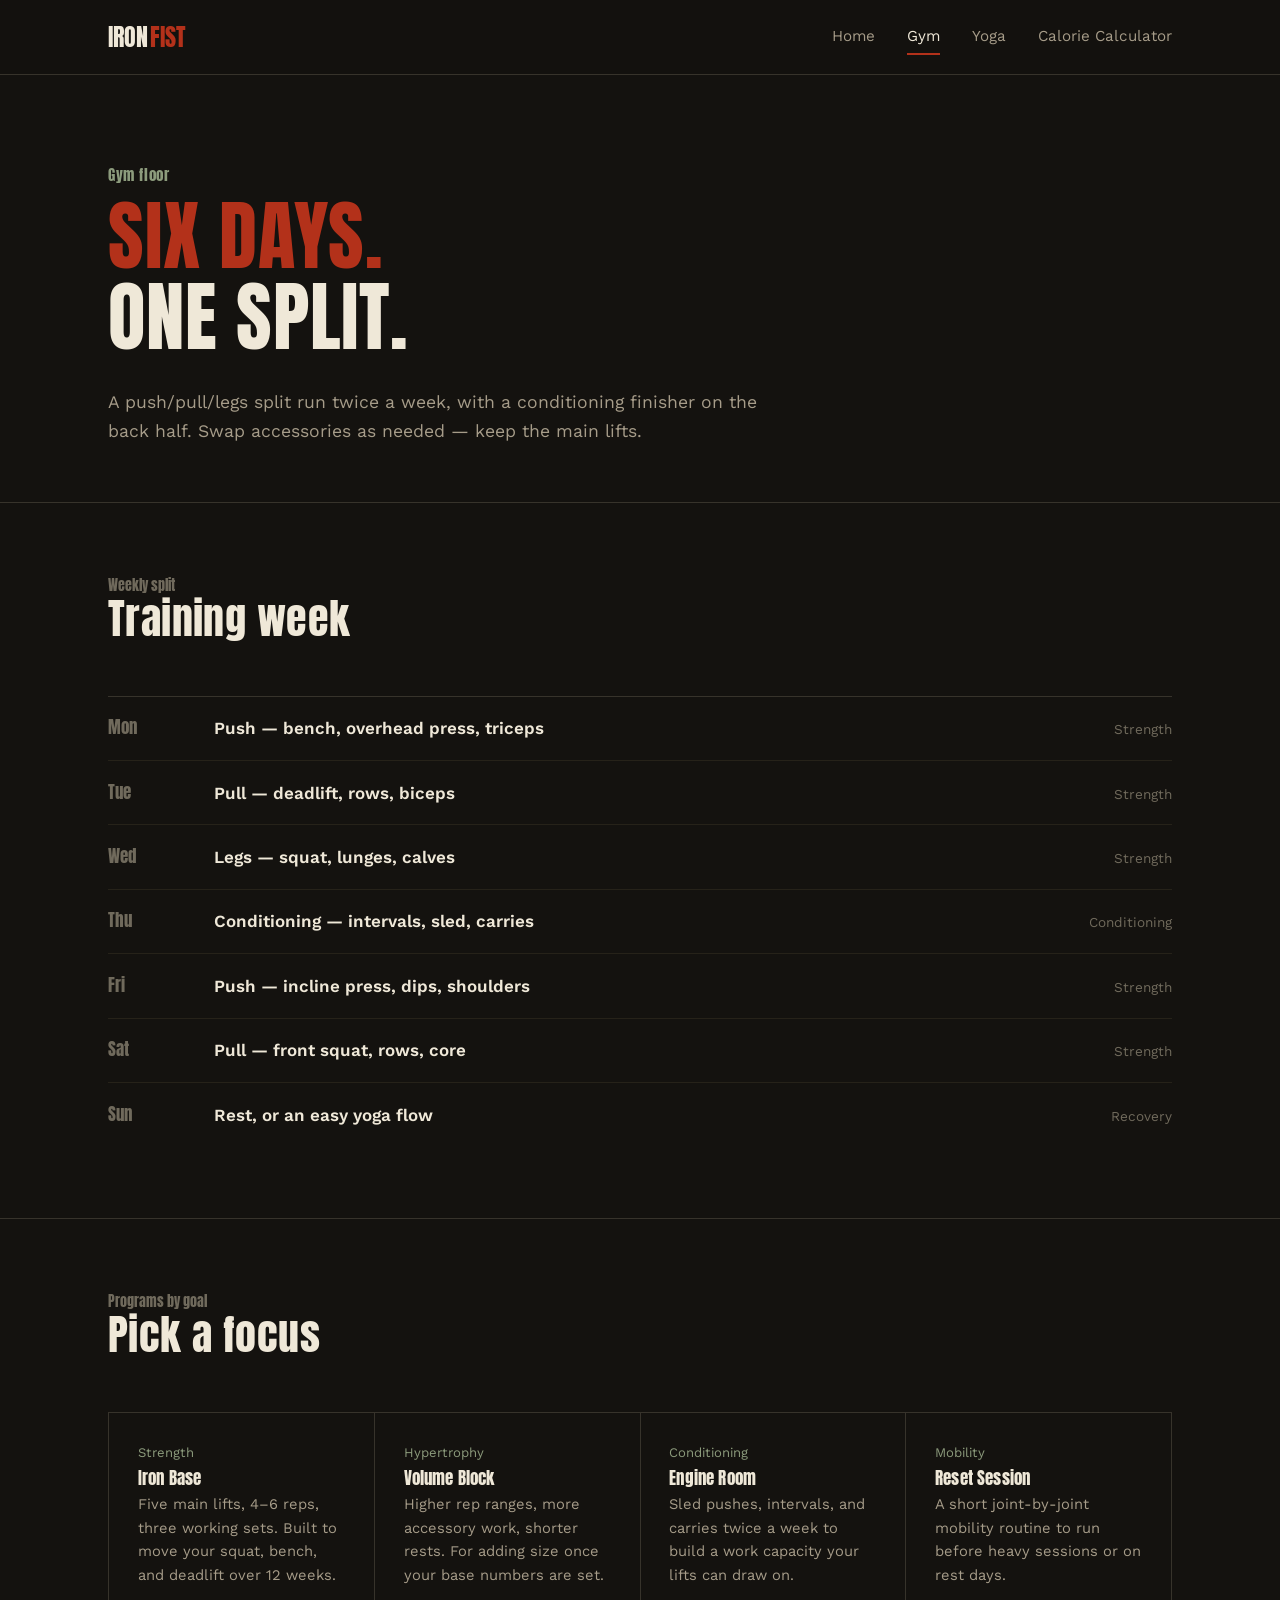
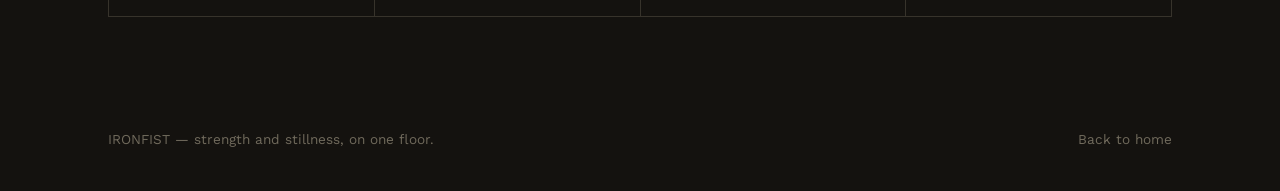
==== gym.html @ 45d75672 "Add files via upload" ====
<!DOCTYPE html>
<html lang="en">
<head>
<meta charset="UTF-8">
<meta name="viewport" content="width=device-width, initial-scale=1">
<title>Gym Programs — IRONFIST</title>
<meta name="description" content="IRONFIST gym programming: a six-day training split with strength, push, pull, and conditioning days.">
<link rel="icon" href="data:,">
<link rel="preconnect" href="https://fonts.googleapis.com">
<link rel="preconnect" href="https://fonts.gstatic.com" crossorigin>
<link href="https://fonts.googleapis.com/css2?family=Anton&family=Work+Sans:wght@400;500;600;700&display=swap" rel="stylesheet">
<link rel="stylesheet" href="style.css">
</head>
<body>

<header class="site-header">
  <div class="wrap">
    <a class="brand" href="index.html">IRON<span>FIST</span></a>
    <nav class="site-nav" id="site-nav">
      <a href="index.html">Home</a>
      <a href="gym.html" aria-current="page">Gym</a>
      <a href="yoga.html">Yoga</a>
      <a href="calculator.html">Calorie Calculator</a>
    </nav>
    <button class="nav-toggle" id="nav-toggle" aria-label="Toggle menu" aria-expanded="false">☰</button>
  </div>
</header>

<section class="hero" style="padding-bottom:40px;">
  <div class="wrap" style="grid-template-columns:1fr;">
    <div>
      <div class="hero-kicker">Gym floor</div>
      <h1 class="hero-split"><span class="a">SIX DAYS.</span><br>ONE SPLIT.</h1>
      <p class="lede">A push/pull/legs split run twice a week, with a conditioning finisher on the back half. Swap accessories as needed — keep the main lifts.</p>
    </div>
  </div>
</section>

<section>
  <div class="wrap">
    <div class="section-head">
      <div>
        <div class="section-tag">Weekly split</div>
        <h2>Training week</h2>
      </div>
    </div>
    <div class="day-list">
      <div class="day-row"><span class="day">Mon</span><span class="focus">Push — bench, overhead press, triceps</span><span class="tag">Strength</span></div>
      <div class="day-row"><span class="day">Tue</span><span class="focus">Pull — deadlift, rows, biceps</span><span class="tag">Strength</span></div>
      <div class="day-row"><span class="day">Wed</span><span class="focus">Legs — squat, lunges, calves</span><span class="tag">Strength</span></div>
      <div class="day-row"><span class="day">Thu</span><span class="focus">Conditioning — intervals, sled, carries</span><span class="tag">Conditioning</span></div>
      <div class="day-row"><span class="day">Fri</span><span class="focus">Push — incline press, dips, shoulders</span><span class="tag">Strength</span></div>
      <div class="day-row"><span class="day">Sat</span><span class="focus">Pull — front squat, rows, core</span><span class="tag">Strength</span></div>
      <div class="day-row"><span class="day">Sun</span><span class="focus">Rest, or an easy yoga flow</span><span class="tag">Recovery</span></div>
    </div>
  </div>
</section>

<section>
  <div class="wrap">
    <div class="section-head">
      <div>
        <div class="section-tag">Programs by goal</div>
        <h2>Pick a focus</h2>
      </div>
    </div>
    <div class="card-grid">
      <div class="card">
        <span class="meta">Strength</span>
        <h3>Iron Base</h3>
        <p>Five main lifts, 4–6 reps, three working sets. Built to move your squat, bench, and deadlift over 12 weeks.</p>
      </div>
      <div class="card">
        <span class="meta">Hypertrophy</span>
        <h3>Volume Block</h3>
        <p>Higher rep ranges, more accessory work, shorter rests. For adding size once your base numbers are set.</p>
      </div>
      <div class="card">
        <span class="meta">Conditioning</span>
        <h3>Engine Room</h3>
        <p>Sled pushes, intervals, and carries twice a week to build a work capacity your lifts can draw on.</p>
      </div>
      <div class="card">
        <span class="meta">Mobility</span>
        <h3>Reset Session</h3>
        <p>A short joint-by-joint mobility routine to run before heavy sessions or on rest days.</p>
      </div>
    </div>
  </div>
</section>

<footer>
  <div class="wrap">
    <div>IRONFIST — strength and stillness, on one floor.</div>
    <div><a href="index.html">Back to home</a></div>
  </div>
</footer>

<script src="script.js"></script>
</body>
</html>
---- style.css ----
/* =========================================================
   IRONFIST — design tokens
   Strength (iron/red) meets stillness (sage/breath)
   ========================================================= */
:root{
  --bg:        #14120F;
  --bg-alt:    #1B1814;
  --panel:     #201C17;
  --ink:       #EFE8D8;
  --ink-dim:   #A69C89;
  --ink-faint: #706A5C;
  --iron:      #B3311A;
  --iron-dim:  #7A2515;
  --sage:      #8C9B7C;
  --sage-dim:  #5E6B52;
  --line:      #37332B;
  --line-soft: #262219;

  --display: "Anton", "Arial Narrow", sans-serif;
  --body: "Work Sans", "Segoe UI", sans-serif;

  --max: 1120px;
}

*,*::before,*::after{ box-sizing:border-box; }
html{ scroll-behavior:smooth; }
@media (prefers-reduced-motion: reduce){
  html{ scroll-behavior:auto; }
  *{ animation-duration:0.01ms !important; transition-duration:0.01ms !important; }
}

body{
  margin:0;
  background:var(--bg);
  color:var(--ink);
  font-family:var(--body);
  font-size:17px;
  line-height:1.6;
  -webkit-font-smoothing:antialiased;
}

img{ max-width:100%; display:block; }

a{ color:inherit; text-decoration:none; }

.wrap{
  max-width:var(--max);
  margin:0 auto;
  padding:0 28px;
}

h1,h2,h3{
  font-family:var(--display);
  font-weight:400;
  letter-spacing:0.01em;
  margin:0 0 0.4em;
  line-height:1.05;
}

h1{ font-size:clamp(2.6rem, 6vw, 5rem); }
h2{ font-size:clamp(1.8rem, 3.4vw, 2.6rem); }
h3{ font-size:1.3rem; }

p{ margin:0 0 1em; max-width:62ch; color:var(--ink-dim); }

:focus-visible{
  outline:2px solid var(--sage);
  outline-offset:3px;
}

/* ---------- header / nav ---------- */
.site-header{
  position:sticky; top:0; z-index:50;
  background:rgba(20,18,15,0.92);
  backdrop-filter:blur(6px);
  border-bottom:1px solid var(--line);
}
.site-header .wrap{
  display:flex; align-items:center; justify-content:space-between;
  height:74px;
}
.brand{
  font-family:var(--display);
  font-size:1.5rem;
  display:flex; align-items:baseline; gap:2px;
}
.brand span{ color:var(--iron); }

.site-nav{ display:flex; gap:2rem; }
.site-nav a{
  color:var(--ink-dim);
  font-size:0.95rem;
  padding:0.3em 0;
  border-bottom:2px solid transparent;
  transition:color .15s ease, border-color .15s ease;
}
.site-nav a:hover,
.site-nav a[aria-current="page"]{
  color:var(--ink);
  border-color:var(--iron);
}

.nav-toggle{
  display:none;
  background:none; border:1px solid var(--line);
  color:var(--ink); width:42px; height:42px; border-radius:4px;
  font-size:1.2rem; cursor:pointer;
}

@media (max-width:760px){
  .nav-toggle{ display:block; }
  .site-nav{
    position:absolute; top:74px; left:0; right:0;
    background:var(--bg-alt);
    flex-direction:column; gap:0;
    border-bottom:1px solid var(--line);
    display:none;
  }
  .site-nav.open{ display:flex; }
  .site-nav a{
    padding:1rem 28px; border-bottom:1px solid var(--line-soft);
  }
}

/* ---------- hero ---------- */
.hero{
  padding:88px 0 64px;
  border-bottom:1px solid var(--line);
  position:relative;
  overflow:hidden;
}
.hero .wrap{
  display:grid;
  grid-template-columns:1.3fr 1fr;
  gap:48px;
  align-items:end;
}
.hero-kicker{
  color:var(--sage);
  font-family:var(--display);
  font-size:0.95rem;
  letter-spacing:0.04em;
  margin-bottom:0.6em;
}
.hero-split{ font-family:var(--display); }
.hero-split .a{ color:var(--iron); }
.hero-split .b{ color:var(--sage); }
.hero-rule{
  border:none; border-top:1px solid var(--line);
  margin:0 0 1.4em;
}
.hero-stats{
  display:flex; gap:2.2rem;
  border-top:1px solid var(--line);
  padding-top:1.2rem;
}
.hero-stats div{ font-family:var(--display); font-size:1.8rem; color:var(--ink); }
.hero-stats small{ display:block; font-family:var(--body); font-size:0.78rem; color:var(--ink-faint); margin-top:2px; }

@media (max-width:760px){
  .hero .wrap{ grid-template-columns:1fr; }
}

/* ---------- buttons ---------- */
.btn{
  display:inline-flex; align-items:center; gap:0.5em;
  padding:0.85em 1.6em;
  font-family:var(--body); font-weight:600; font-size:0.95rem;
  border-radius:2px;
  border:1px solid transparent;
  cursor:pointer;
  transition:transform .12s ease, background .15s ease, border-color .15s ease;
}
.btn:active{ transform:translateY(1px); }
.btn-iron{ background:var(--iron); color:#FBF2EC; }
.btn-iron:hover{ background:#c93c22; }
.btn-sage{ background:var(--sage); color:#15170F; }
.btn-sage:hover{ background:#9bab8a; }
.btn-outline{ background:transparent; color:var(--ink); border-color:var(--line); }
.btn-outline:hover{ border-color:var(--ink-dim); }

/* ---------- sections ---------- */
section{ padding:72px 0; border-bottom:1px solid var(--line); }
section:last-of-type{ border-bottom:none; }
.section-head{
  display:flex; justify-content:space-between; align-items:flex-end;
  gap:24px; margin-bottom:2.4rem; flex-wrap:wrap;
}
.section-tag{
  font-family:var(--display);
  font-size:0.85rem;
  color:var(--ink-faint);
}

/* ---------- two-track (gym / yoga) ---------- */
.track-grid{
  display:grid; grid-template-columns:1fr 1fr; gap:1px;
  background:var(--line);
  border:1px solid var(--line);
}
.track{
  background:var(--bg);
  padding:2.4rem;
}
.track.iron h3{ color:var(--iron); }
.track.sage h3{ color:var(--sage); }
.track ul{ margin:1.2em 0 0; padding:0; list-style:none; }
.track li{
  padding:0.6em 0;
  border-top:1px solid var(--line-soft);
  color:var(--ink-dim);
  display:flex; justify-content:space-between; gap:1em;
}
.track li:first-child{ border-top:none; }
.track li b{ color:var(--ink); font-weight:600; }

@media (max-width:760px){
  .track-grid{ grid-template-columns:1fr; }
}

/* ---------- schedule / day table ---------- */
.day-list{ display:flex; flex-direction:column; }
.day-row{
  display:grid; grid-template-columns:90px 1fr 110px;
  gap:1rem; align-items:baseline;
  padding:1.1rem 0; border-top:1px solid var(--line-soft);
}
.day-row:first-child{ border-top:1px solid var(--line); }
.day-row .day{ font-family:var(--display); color:var(--ink-faint); }
.day-row .focus{ color:var(--ink); font-weight:600; }
.day-row .tag{ color:var(--ink-faint); font-size:0.85rem; text-align:right; }

/* ---------- pose / card grid ---------- */
.card-grid{
  display:grid; grid-template-columns:repeat(auto-fill, minmax(230px,1fr));
  gap:1px; background:var(--line); border:1px solid var(--line);
}
.card{ background:var(--bg); padding:1.8rem; }
.card h3{ font-size:1.05rem; margin-bottom:0.3em; }
.card .meta{ font-size:0.82rem; color:var(--sage); margin-bottom:0.6em; display:block; }
.card p{ font-size:0.92rem; margin-bottom:0; }

/* ---------- flow sequence (numbered — real sequence) ---------- */
.flow{ counter-reset:flow; }
.flow-step{
  display:grid; grid-template-columns:52px 1fr; gap:1.2rem;
  padding:1.4rem 0; border-top:1px solid var(--line-soft);
}
.flow-step:first-child{ border-top:1px solid var(--line); }
.flow-step::before{
  counter-increment:flow;
  content:counter(flow, decimal-leading-zero);
  font-family:var(--display);
  color:var(--sage);
  font-size:1.4rem;
}
.flow-step h3{ margin-bottom:0.2em; font-size:1.1rem; }
.flow-step p{ margin-bottom:0; }

/* ---------- calculator ---------- */
.calc-grid{
  display:grid; grid-template-columns:1fr 1fr; gap:2.4rem;
}
@media (max-width:760px){ .calc-grid{ grid-template-columns:1fr; } }

.field{ margin-bottom:1.2rem; }
.field label{
  display:block; font-size:0.85rem; color:var(--ink-dim); margin-bottom:0.4em;
}
.field input, .field select{
  width:100%; background:var(--panel); border:1px solid var(--line);
  color:var(--ink); padding:0.75em 0.9em; border-radius:2px;
  font-family:var(--body); font-size:0.95rem;
}
.field input:focus, .field select:focus{ border-color:var(--sage); }
.radio-row{ display:flex; gap:0.8rem; }
.radio-row label{
  flex:1; text-align:center; border:1px solid var(--line); padding:0.7em;
  border-radius:2px; cursor:pointer; color:var(--ink-dim); font-size:0.9rem;
}
.radio-row input{ display:none; }
.radio-row input:checked + span{ color:var(--ink); }
.radio-row label:has(input:checked){ border-color:var(--iron); background:rgba(179,49,26,0.12); }

.result-panel{
  background:var(--panel); border:1px solid var(--line); padding:2rem;
}
.result-num{ font-family:var(--display); font-size:3.4rem; color:var(--iron); line-height:1; }
.result-sub{ color:var(--ink-faint); font-size:0.85rem; margin-top:0.3em; }
.result-row{
  display:flex; justify-content:space-between; padding:0.7em 0;
  border-top:1px solid var(--line-soft); font-size:0.92rem;
}
.result-row:first-of-type{ border-top:1px solid var(--line); margin-top:1rem; }
.result-row b{ color:var(--ink); }

/* ---------- food log ---------- */
.log-add{ display:grid; grid-template-columns:2fr 1fr 1fr auto; gap:0.8rem; margin-bottom:1.4rem; }
@media (max-width:640px){ .log-add{ grid-template-columns:1fr 1fr; } }
.log-table{ width:100%; border-collapse:collapse; }
.log-table th{
  text-align:left; font-family:var(--display); font-weight:400;
  color:var(--ink-faint); font-size:0.85rem; padding:0.6em 0.4em;
  border-bottom:1px solid var(--line);
}
.log-table td{ padding:0.7em 0.4em; border-bottom:1px solid var(--line-soft); font-size:0.92rem; }
.log-table td.num{ text-align:right; font-variant-numeric:tabular-nums; }
.log-empty{ color:var(--ink-faint); font-size:0.9rem; padding:1.4rem 0; text-align:center; }
.log-remove{ background:none; border:none; color:var(--ink-faint); cursor:pointer; font-size:1rem; }
.log-remove:hover{ color:var(--iron); }
.log-total{
  display:flex; justify-content:space-between; padding:1rem 0.4em 0;
  font-family:var(--display); font-size:1.3rem; margin-top:0.4rem; border-top:1px solid var(--line);
}
.log-total span:last-child{ color:var(--sage); }

/* ---------- footer ---------- */
footer{ padding:40px 0; }
footer .wrap{
  display:flex; justify-content:space-between; flex-wrap:wrap; gap:1rem;
  color:var(--ink-faint); font-size:0.85rem;
}

/* ---------- misc ---------- */
.lede{ font-size:1.1rem; max-width:60ch; }
.eyebrow-none{} /* intentionally not using tracked-out eyebrow labels site-wide */
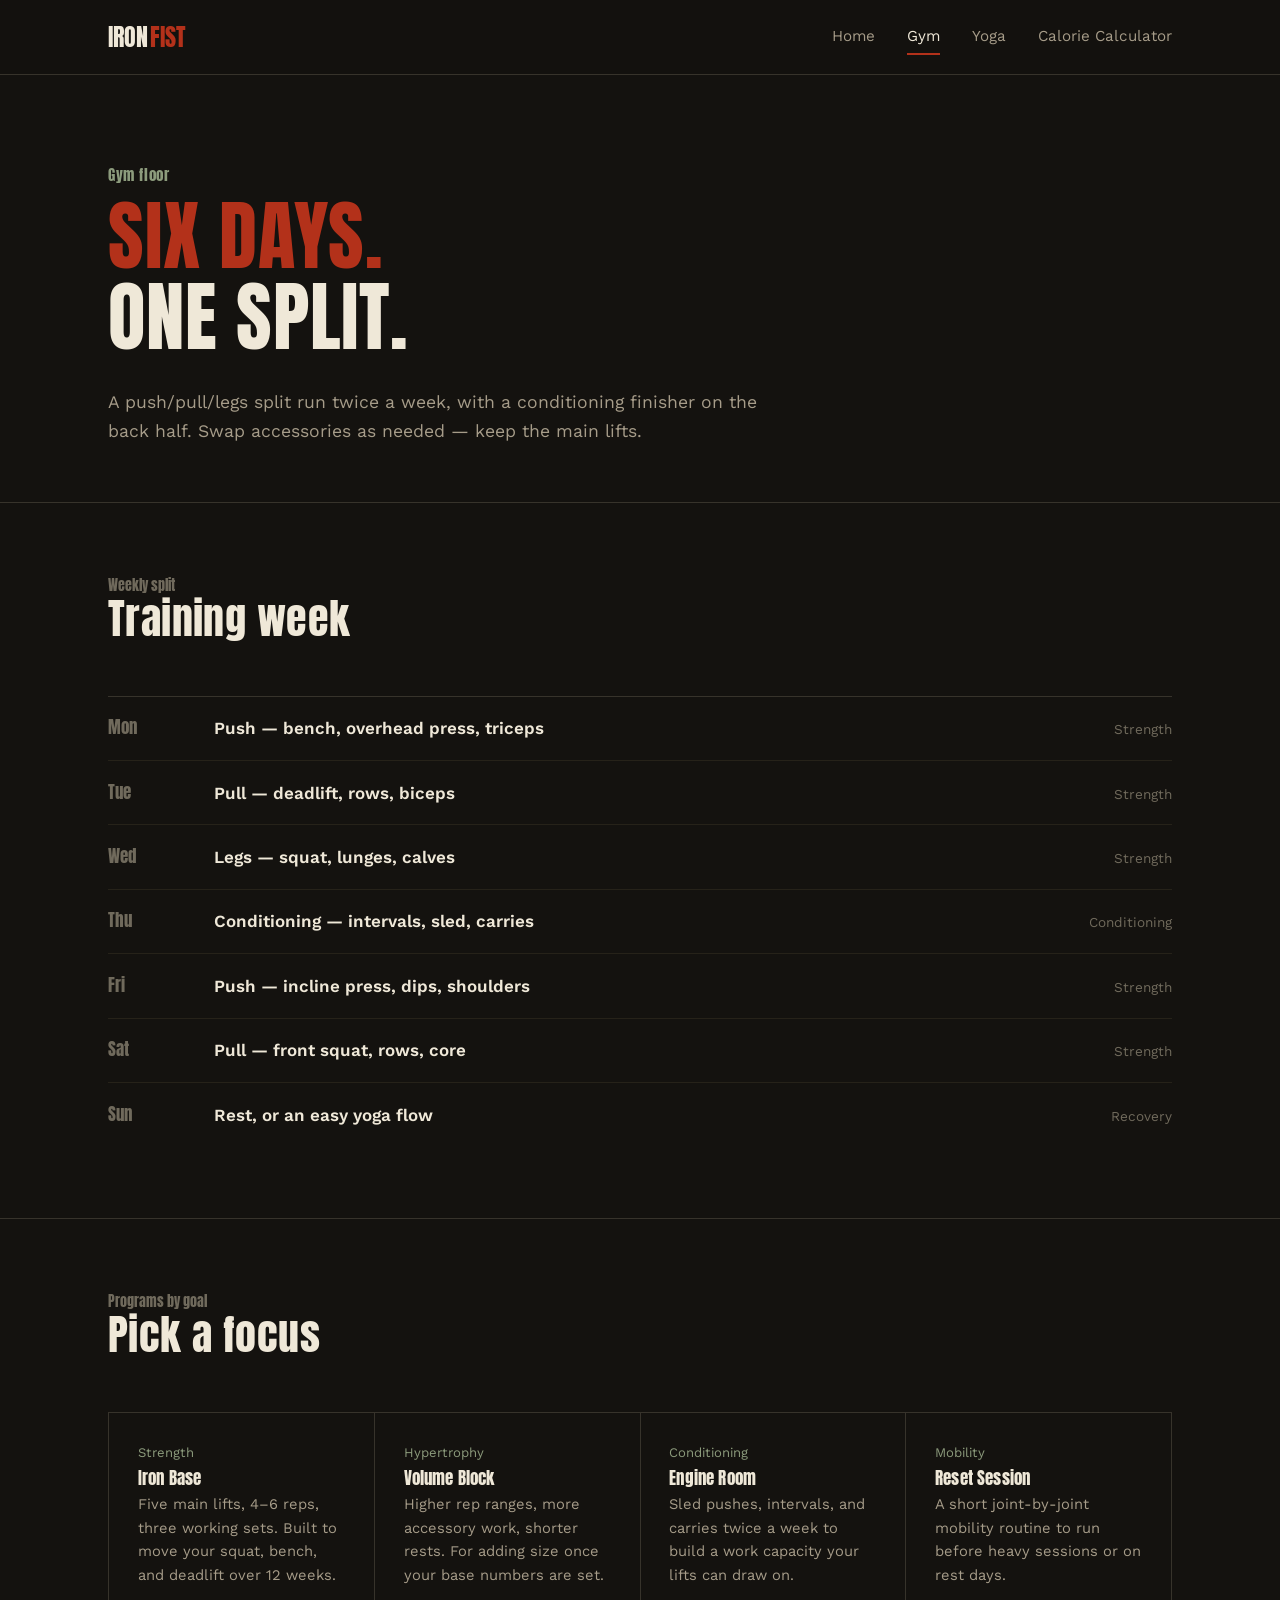
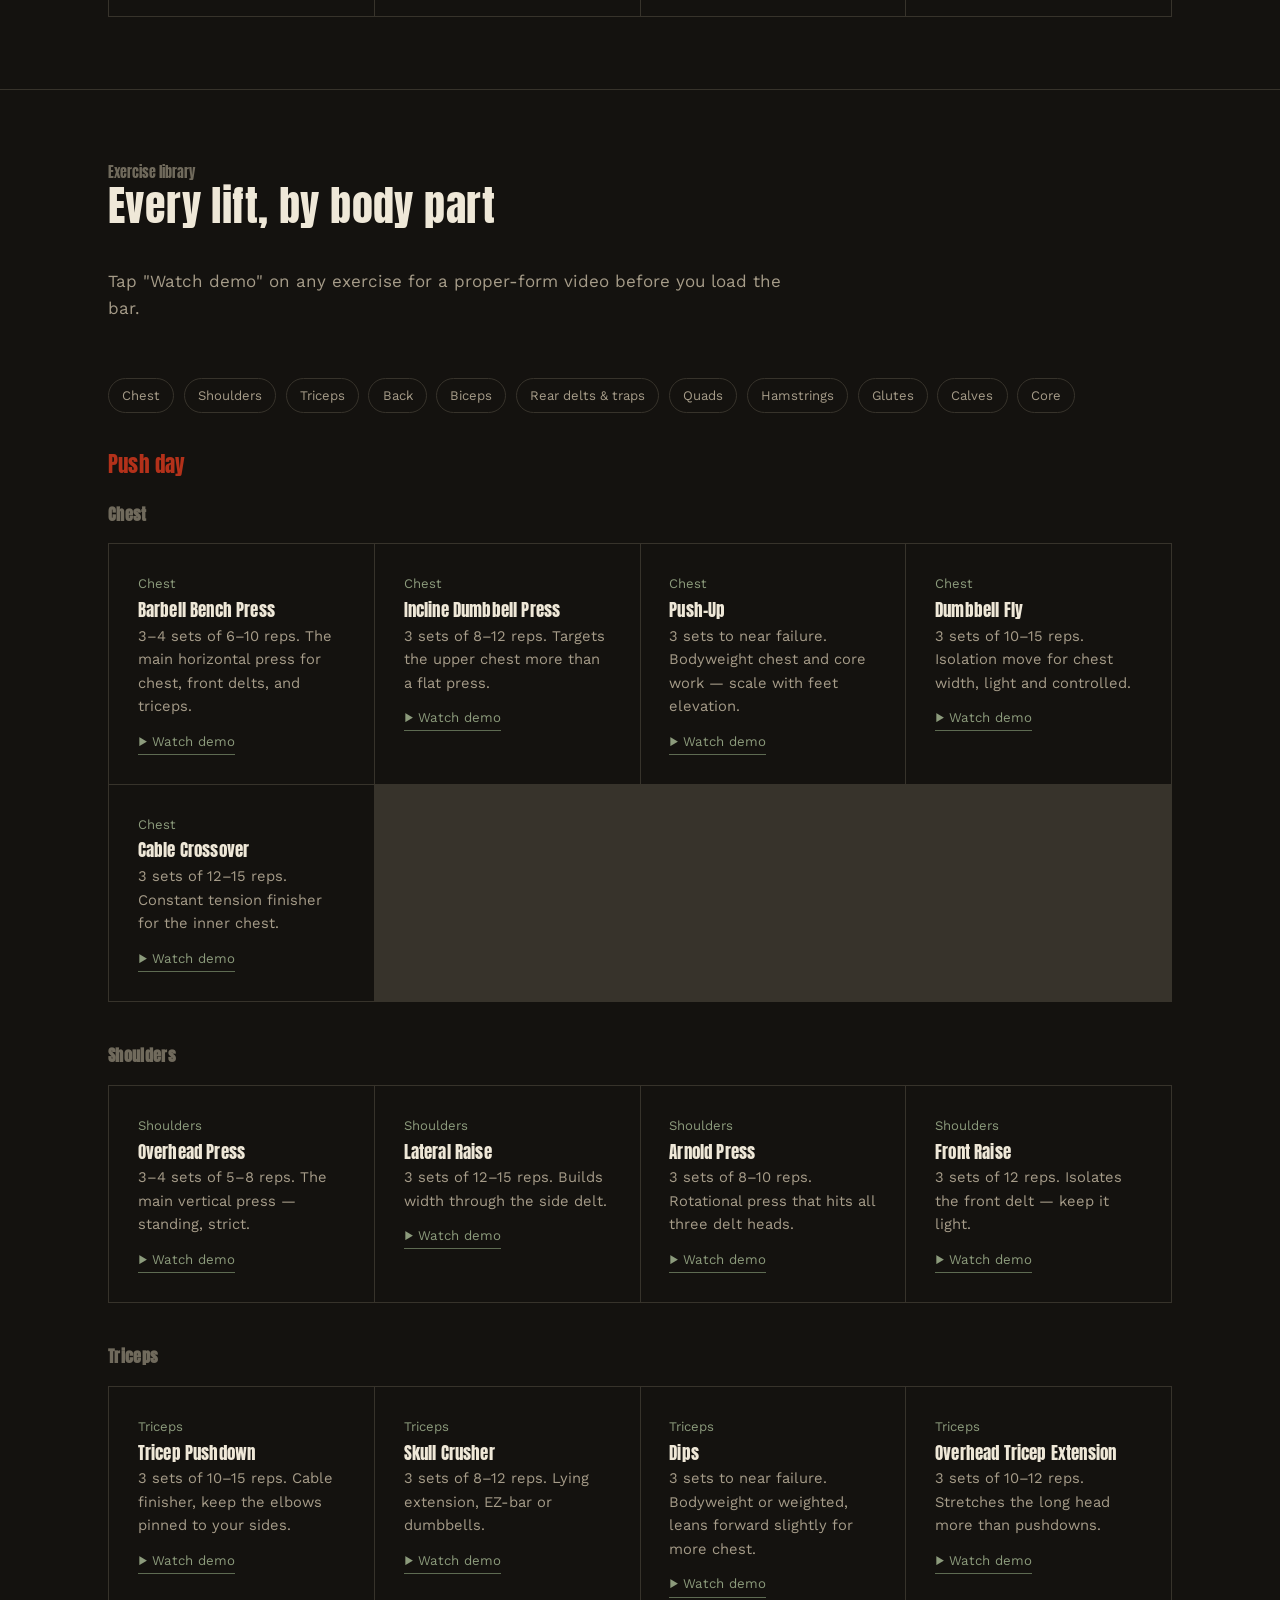
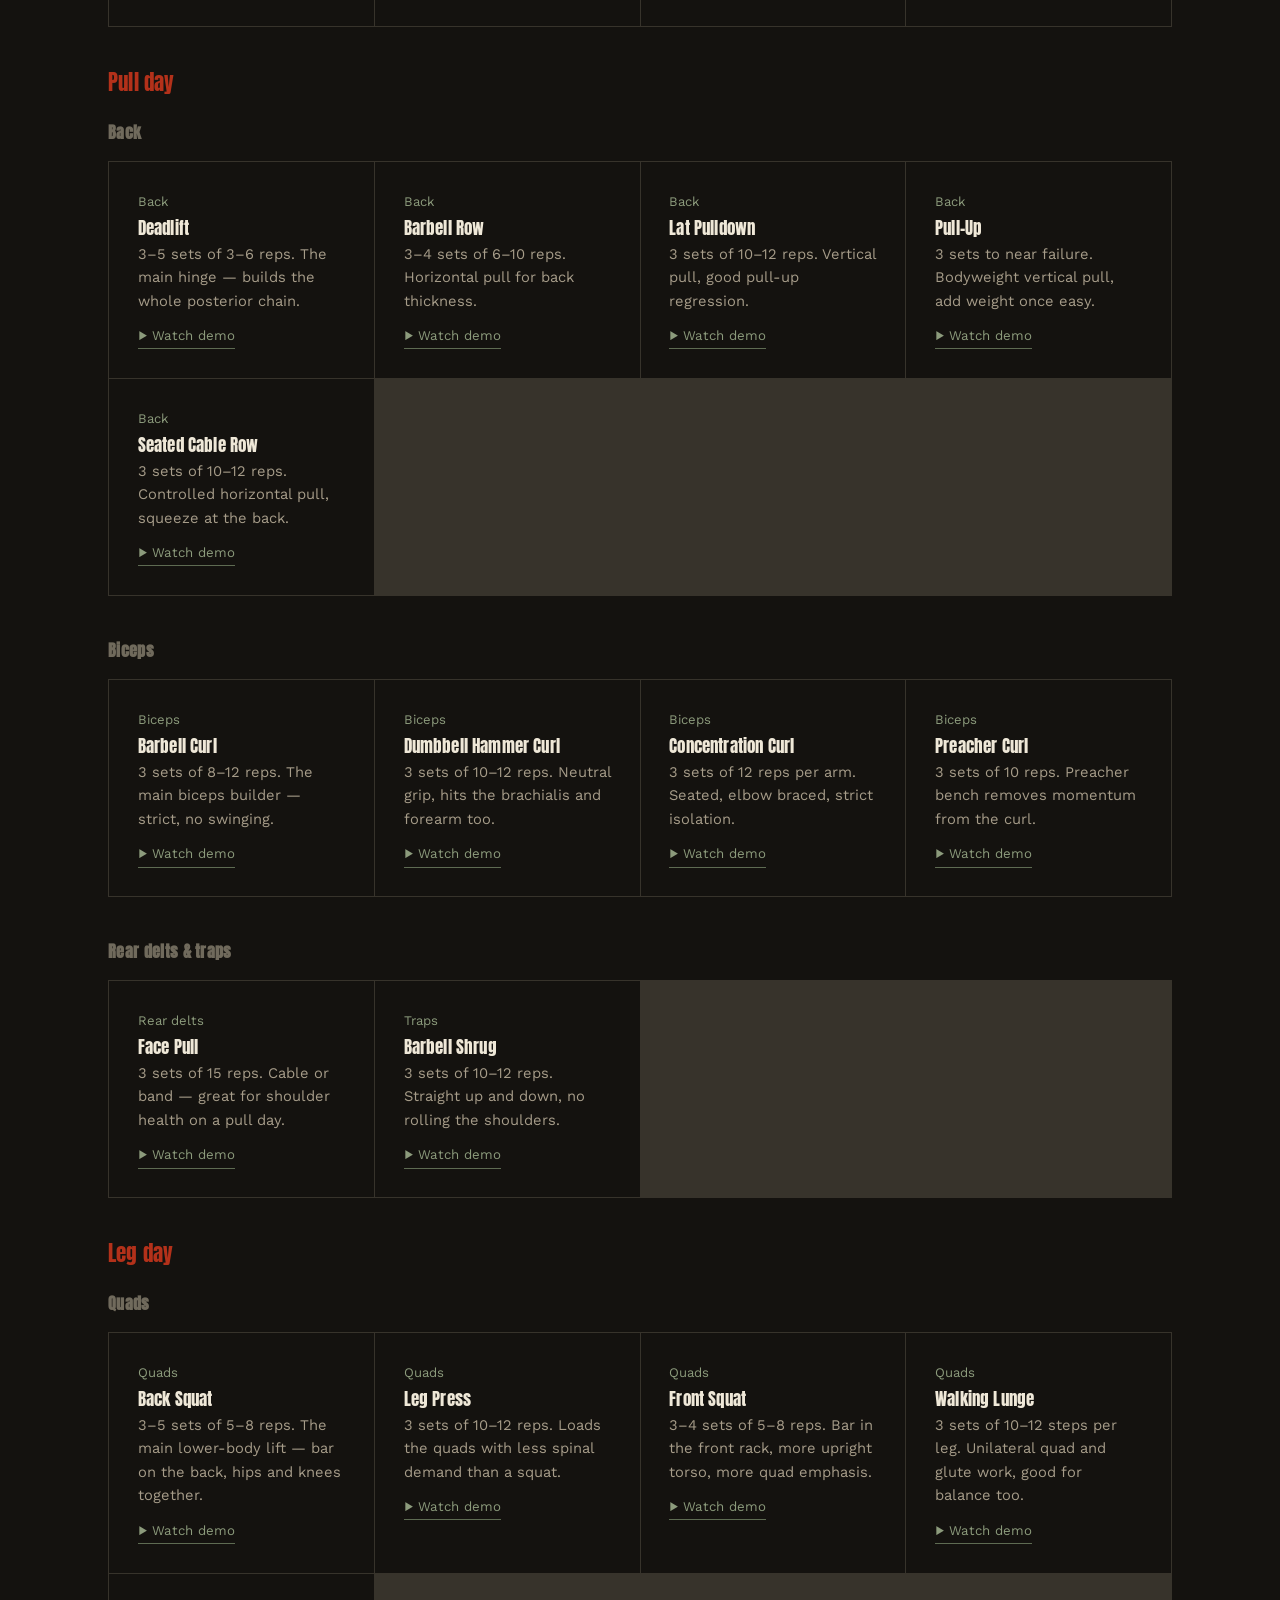
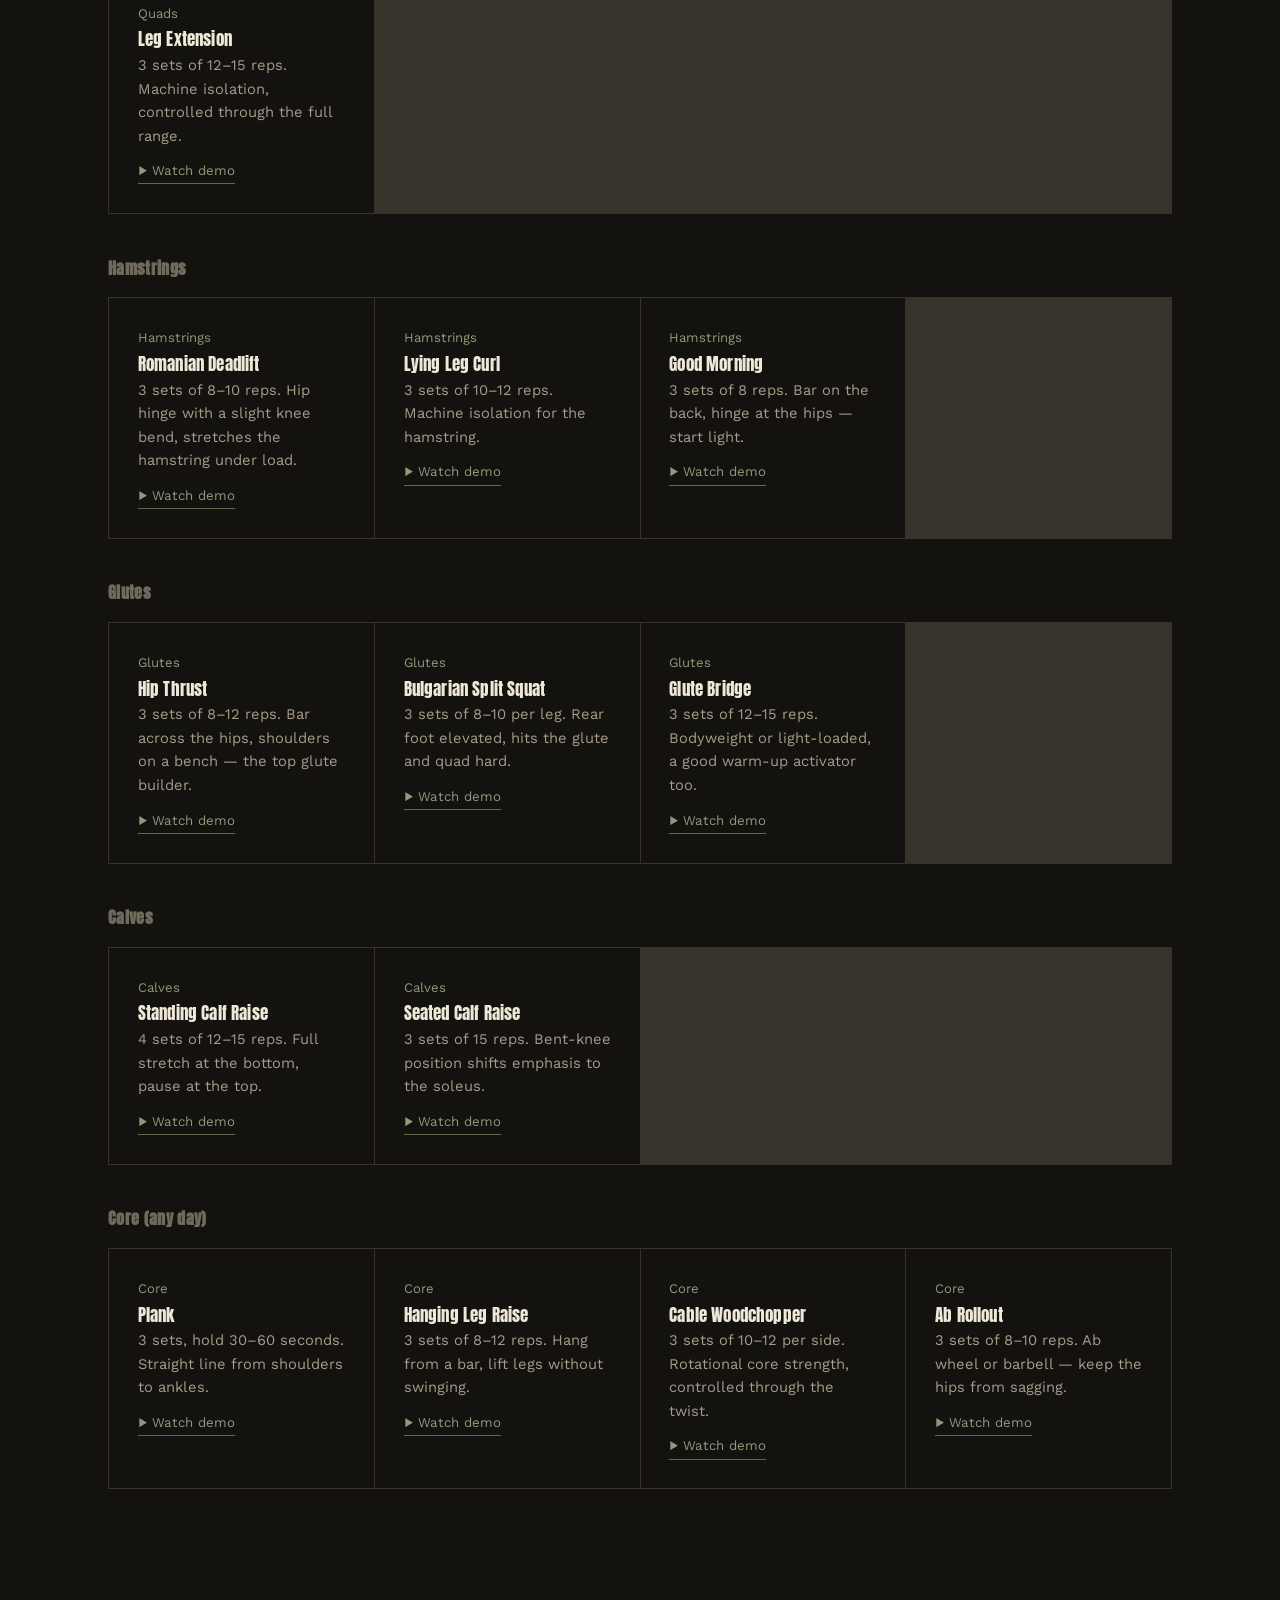
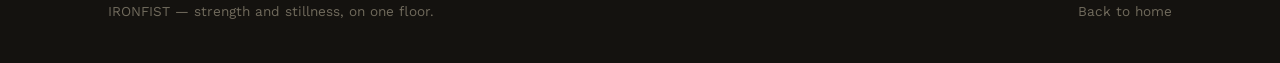
==== commit ecf8e98d: "Rename gym (1).html to gym.html" ====
--- a/gym.html
+++ b/gym.html
@@ -10,6 +10,27 @@
 <link rel="preconnect" href="https://fonts.gstatic.com" crossorigin>
 <link href="https://fonts.googleapis.com/css2?family=Anton&family=Work+Sans:wght@400;500;600;700&display=swap" rel="stylesheet">
 <link rel="stylesheet" href="style.css">
+<style>
+  /* Scoped to this page only — extends the shared design system for the exercise library */
+  .jumplinks{ display:flex; flex-wrap:wrap; gap:0.6rem; margin-bottom:2.6rem; }
+  .jumplinks a{
+    font-size:0.82rem; color:var(--ink-dim); border:1px solid var(--line);
+    padding:0.45em 1em; border-radius:20px; font-family:var(--body);
+  }
+  .jumplinks a:hover{ border-color:var(--iron); color:var(--ink); }
+  .bodypart-heading{
+    font-family:var(--display); font-size:1rem; letter-spacing:0.02em;
+    color:var(--ink-faint); margin:0 0 1rem; scroll-margin-top:90px;
+  }
+  .bodypart-block{ margin-bottom:2.6rem; }
+  .bodypart-block:last-child{ margin-bottom:0; }
+  .demo-link{
+    display:inline-flex; align-items:center; gap:6px;
+    margin-top:0.9em; font-size:0.83rem; color:var(--sage);
+    border-bottom:1px solid var(--sage-dim); padding-bottom:2px;
+  }
+  .demo-link:hover{ color:var(--ink); border-color:var(--ink); }
+</style>
 </head>
 <body>
 
@@ -89,6 +110,354 @@
   </div>
 </section>
 
+<section>
+  <div class="wrap">
+    <div class="section-head">
+      <div>
+        <div class="section-tag">Exercise library</div>
+        <h2>Every lift, by body part</h2>
+      </div>
+      <p>Tap "Watch demo" on any exercise for a proper-form video before you load the bar.</p>
+    </div>
+
+    <div class="jumplinks">
+      <a href="#chest">Chest</a>
+      <a href="#shoulders">Shoulders</a>
+      <a href="#triceps">Triceps</a>
+      <a href="#back">Back</a>
+      <a href="#biceps">Biceps</a>
+      <a href="#rear-delts-traps">Rear delts &amp; traps</a>
+      <a href="#quads">Quads</a>
+      <a href="#hamstrings">Hamstrings</a>
+      <a href="#glutes">Glutes</a>
+      <a href="#calves">Calves</a>
+      <a href="#core">Core</a>
+    </div>
+
+    <!-- PUSH -->
+    <h3 style="color:var(--iron); margin-bottom:1.6rem;">Push day</h3>
+
+    <div class="bodypart-block">
+      <h4 class="bodypart-heading" id="chest">Chest</h4>
+      <div class="card-grid">
+        <div class="card">
+          <span class="meta">Chest</span>
+          <h3>Barbell Bench Press</h3>
+          <p>3–4 sets of 6–10 reps. The main horizontal press for chest, front delts, and triceps.</p>
+          <a class="demo-link" href="https://www.youtube.com/results?search_query=barbell+bench+press+proper+form+tutorial" target="_blank" rel="noopener">▶ Watch demo</a>
+        </div>
+        <div class="card">
+          <span class="meta">Chest</span>
+          <h3>Incline Dumbbell Press</h3>
+          <p>3 sets of 8–12 reps. Targets the upper chest more than a flat press.</p>
+          <a class="demo-link" href="https://www.youtube.com/results?search_query=incline+dumbbell+press+proper+form+tutorial" target="_blank" rel="noopener">▶ Watch demo</a>
+        </div>
+        <div class="card">
+          <span class="meta">Chest</span>
+          <h3>Push-Up</h3>
+          <p>3 sets to near failure. Bodyweight chest and core work — scale with feet elevation.</p>
+          <a class="demo-link" href="https://www.youtube.com/results?search_query=push+up+proper+form+tutorial" target="_blank" rel="noopener">▶ Watch demo</a>
+        </div>
+        <div class="card">
+          <span class="meta">Chest</span>
+          <h3>Dumbbell Fly</h3>
+          <p>3 sets of 10–15 reps. Isolation move for chest width, light and controlled.</p>
+          <a class="demo-link" href="https://www.youtube.com/results?search_query=dumbbell+fly+proper+form+tutorial" target="_blank" rel="noopener">▶ Watch demo</a>
+        </div>
+        <div class="card">
+          <span class="meta">Chest</span>
+          <h3>Cable Crossover</h3>
+          <p>3 sets of 12–15 reps. Constant tension finisher for the inner chest.</p>
+          <a class="demo-link" href="https://www.youtube.com/results?search_query=cable+crossover+proper+form+tutorial" target="_blank" rel="noopener">▶ Watch demo</a>
+        </div>
+      </div>
+    </div>
+
+    <div class="bodypart-block">
+      <h4 class="bodypart-heading" id="shoulders">Shoulders</h4>
+      <div class="card-grid">
+        <div class="card">
+          <span class="meta">Shoulders</span>
+          <h3>Overhead Press</h3>
+          <p>3–4 sets of 5–8 reps. The main vertical press — standing, strict.</p>
+          <a class="demo-link" href="https://www.youtube.com/results?search_query=overhead+press+proper+form+tutorial" target="_blank" rel="noopener">▶ Watch demo</a>
+        </div>
+        <div class="card">
+          <span class="meta">Shoulders</span>
+          <h3>Lateral Raise</h3>
+          <p>3 sets of 12–15 reps. Builds width through the side delt.</p>
+          <a class="demo-link" href="https://www.youtube.com/results?search_query=dumbbell+lateral+raise+proper+form+tutorial" target="_blank" rel="noopener">▶ Watch demo</a>
+        </div>
+        <div class="card">
+          <span class="meta">Shoulders</span>
+          <h3>Arnold Press</h3>
+          <p>3 sets of 8–10 reps. Rotational press that hits all three delt heads.</p>
+          <a class="demo-link" href="https://www.youtube.com/results?search_query=arnold+press+proper+form+tutorial" target="_blank" rel="noopener">▶ Watch demo</a>
+        </div>
+        <div class="card">
+          <span class="meta">Shoulders</span>
+          <h3>Front Raise</h3>
+          <p>3 sets of 12 reps. Isolates the front delt — keep it light.</p>
+          <a class="demo-link" href="https://www.youtube.com/results?search_query=front+raise+proper+form+tutorial" target="_blank" rel="noopener">▶ Watch demo</a>
+        </div>
+      </div>
+    </div>
+
+    <div class="bodypart-block">
+      <h4 class="bodypart-heading" id="triceps">Triceps</h4>
+      <div class="card-grid">
+        <div class="card">
+          <span class="meta">Triceps</span>
+          <h3>Tricep Pushdown</h3>
+          <p>3 sets of 10–15 reps. Cable finisher, keep the elbows pinned to your sides.</p>
+          <a class="demo-link" href="https://www.youtube.com/results?search_query=tricep+pushdown+proper+form+tutorial" target="_blank" rel="noopener">▶ Watch demo</a>
+        </div>
+        <div class="card">
+          <span class="meta">Triceps</span>
+          <h3>Skull Crusher</h3>
+          <p>3 sets of 8–12 reps. Lying extension, EZ-bar or dumbbells.</p>
+          <a class="demo-link" href="https://www.youtube.com/results?search_query=skull+crusher+proper+form+tutorial" target="_blank" rel="noopener">▶ Watch demo</a>
+        </div>
+        <div class="card">
+          <span class="meta">Triceps</span>
+          <h3>Dips</h3>
+          <p>3 sets to near failure. Bodyweight or weighted, leans forward slightly for more chest.</p>
+          <a class="demo-link" href="https://www.youtube.com/results?search_query=tricep+dips+proper+form+tutorial" target="_blank" rel="noopener">▶ Watch demo</a>
+        </div>
+        <div class="card">
+          <span class="meta">Triceps</span>
+          <h3>Overhead Tricep Extension</h3>
+          <p>3 sets of 10–12 reps. Stretches the long head more than pushdowns.</p>
+          <a class="demo-link" href="https://www.youtube.com/results?search_query=overhead+tricep+extension+proper+form+tutorial" target="_blank" rel="noopener">▶ Watch demo</a>
+        </div>
+      </div>
+    </div>
+
+    <!-- PULL -->
+    <h3 style="color:var(--iron); margin:2.8rem 0 1.6rem;">Pull day</h3>
+
+    <div class="bodypart-block">
+      <h4 class="bodypart-heading" id="back">Back</h4>
+      <div class="card-grid">
+        <div class="card">
+          <span class="meta">Back</span>
+          <h3>Deadlift</h3>
+          <p>3–5 sets of 3–6 reps. The main hinge — builds the whole posterior chain.</p>
+          <a class="demo-link" href="https://www.youtube.com/results?search_query=barbell+deadlift+proper+form+tutorial" target="_blank" rel="noopener">▶ Watch demo</a>
+        </div>
+        <div class="card">
+          <span class="meta">Back</span>
+          <h3>Barbell Row</h3>
+          <p>3–4 sets of 6–10 reps. Horizontal pull for back thickness.</p>
+          <a class="demo-link" href="https://www.youtube.com/results?search_query=barbell+row+proper+form+tutorial" target="_blank" rel="noopener">▶ Watch demo</a>
+        </div>
+        <div class="card">
+          <span class="meta">Back</span>
+          <h3>Lat Pulldown</h3>
+          <p>3 sets of 10–12 reps. Vertical pull, good pull-up regression.</p>
+          <a class="demo-link" href="https://www.youtube.com/results?search_query=lat+pulldown+proper+form+tutorial" target="_blank" rel="noopener">▶ Watch demo</a>
+        </div>
+        <div class="card">
+          <span class="meta">Back</span>
+          <h3>Pull-Up</h3>
+          <p>3 sets to near failure. Bodyweight vertical pull, add weight once easy.</p>
+          <a class="demo-link" href="https://www.youtube.com/results?search_query=pull+up+proper+form+tutorial" target="_blank" rel="noopener">▶ Watch demo</a>
+        </div>
+        <div class="card">
+          <span class="meta">Back</span>
+          <h3>Seated Cable Row</h3>
+          <p>3 sets of 10–12 reps. Controlled horizontal pull, squeeze at the back.</p>
+          <a class="demo-link" href="https://www.youtube.com/results?search_query=seated+cable+row+proper+form+tutorial" target="_blank" rel="noopener">▶ Watch demo</a>
+        </div>
+      </div>
+    </div>
+
+    <div class="bodypart-block">
+      <h4 class="bodypart-heading" id="biceps">Biceps</h4>
+      <div class="card-grid">
+        <div class="card">
+          <span class="meta">Biceps</span>
+          <h3>Barbell Curl</h3>
+          <p>3 sets of 8–12 reps. The main biceps builder — strict, no swinging.</p>
+          <a class="demo-link" href="https://www.youtube.com/results?search_query=barbell+curl+proper+form+tutorial" target="_blank" rel="noopener">▶ Watch demo</a>
+        </div>
+        <div class="card">
+          <span class="meta">Biceps</span>
+          <h3>Dumbbell Hammer Curl</h3>
+          <p>3 sets of 10–12 reps. Neutral grip, hits the brachialis and forearm too.</p>
+          <a class="demo-link" href="https://www.youtube.com/results?search_query=hammer+curl+proper+form+tutorial" target="_blank" rel="noopener">▶ Watch demo</a>
+        </div>
+        <div class="card">
+          <span class="meta">Biceps</span>
+          <h3>Concentration Curl</h3>
+          <p>3 sets of 12 reps per arm. Seated, elbow braced, strict isolation.</p>
+          <a class="demo-link" href="https://www.youtube.com/results?search_query=concentration+curl+proper+form+tutorial" target="_blank" rel="noopener">▶ Watch demo</a>
+        </div>
+        <div class="card">
+          <span class="meta">Biceps</span>
+          <h3>Preacher Curl</h3>
+          <p>3 sets of 10 reps. Preacher bench removes momentum from the curl.</p>
+          <a class="demo-link" href="https://www.youtube.com/results?search_query=preacher+curl+proper+form+tutorial" target="_blank" rel="noopener">▶ Watch demo</a>
+        </div>
+      </div>
+    </div>
+
+    <div class="bodypart-block">
+      <h4 class="bodypart-heading" id="rear-delts-traps">Rear delts &amp; traps</h4>
+      <div class="card-grid">
+        <div class="card">
+          <span class="meta">Rear delts</span>
+          <h3>Face Pull</h3>
+          <p>3 sets of 15 reps. Cable or band — great for shoulder health on a pull day.</p>
+          <a class="demo-link" href="https://www.youtube.com/results?search_query=face+pull+proper+form+tutorial" target="_blank" rel="noopener">▶ Watch demo</a>
+        </div>
+        <div class="card">
+          <span class="meta">Traps</span>
+          <h3>Barbell Shrug</h3>
+          <p>3 sets of 10–12 reps. Straight up and down, no rolling the shoulders.</p>
+          <a class="demo-link" href="https://www.youtube.com/results?search_query=barbell+shrug+proper+form+tutorial" target="_blank" rel="noopener">▶ Watch demo</a>
+        </div>
+      </div>
+    </div>
+
+    <!-- LEGS -->
+    <h3 style="color:var(--iron); margin:2.8rem 0 1.6rem;">Leg day</h3>
+
+    <div class="bodypart-block">
+      <h4 class="bodypart-heading" id="quads">Quads</h4>
+      <div class="card-grid">
+        <div class="card">
+          <span class="meta">Quads</span>
+          <h3>Back Squat</h3>
+          <p>3–5 sets of 5–8 reps. The main lower-body lift — bar on the back, hips and knees together.</p>
+          <a class="demo-link" href="https://www.youtube.com/results?search_query=barbell+back+squat+proper+form+tutorial" target="_blank" rel="noopener">▶ Watch demo</a>
+        </div>
+        <div class="card">
+          <span class="meta">Quads</span>
+          <h3>Leg Press</h3>
+          <p>3 sets of 10–12 reps. Loads the quads with less spinal demand than a squat.</p>
+          <a class="demo-link" href="https://www.youtube.com/results?search_query=leg+press+proper+form+tutorial" target="_blank" rel="noopener">▶ Watch demo</a>
+        </div>
+        <div class="card">
+          <span class="meta">Quads</span>
+          <h3>Front Squat</h3>
+          <p>3–4 sets of 5–8 reps. Bar in the front rack, more upright torso, more quad emphasis.</p>
+          <a class="demo-link" href="https://www.youtube.com/results?search_query=front+squat+proper+form+tutorial" target="_blank" rel="noopener">▶ Watch demo</a>
+        </div>
+        <div class="card">
+          <span class="meta">Quads</span>
+          <h3>Walking Lunge</h3>
+          <p>3 sets of 10–12 steps per leg. Unilateral quad and glute work, good for balance too.</p>
+          <a class="demo-link" href="https://www.youtube.com/results?search_query=walking+lunge+proper+form+tutorial" target="_blank" rel="noopener">▶ Watch demo</a>
+        </div>
+        <div class="card">
+          <span class="meta">Quads</span>
+          <h3>Leg Extension</h3>
+          <p>3 sets of 12–15 reps. Machine isolation, controlled through the full range.</p>
+          <a class="demo-link" href="https://www.youtube.com/results?search_query=leg+extension+proper+form+tutorial" target="_blank" rel="noopener">▶ Watch demo</a>
+        </div>
+      </div>
+    </div>
+
+    <div class="bodypart-block">
+      <h4 class="bodypart-heading" id="hamstrings">Hamstrings</h4>
+      <div class="card-grid">
+        <div class="card">
+          <span class="meta">Hamstrings</span>
+          <h3>Romanian Deadlift</h3>
+          <p>3 sets of 8–10 reps. Hip hinge with a slight knee bend, stretches the hamstring under load.</p>
+          <a class="demo-link" href="https://www.youtube.com/results?search_query=romanian+deadlift+proper+form+tutorial" target="_blank" rel="noopener">▶ Watch demo</a>
+        </div>
+        <div class="card">
+          <span class="meta">Hamstrings</span>
+          <h3>Lying Leg Curl</h3>
+          <p>3 sets of 10–12 reps. Machine isolation for the hamstring.</p>
+          <a class="demo-link" href="https://www.youtube.com/results?search_query=lying+leg+curl+proper+form+tutorial" target="_blank" rel="noopener">▶ Watch demo</a>
+        </div>
+        <div class="card">
+          <span class="meta">Hamstrings</span>
+          <h3>Good Morning</h3>
+          <p>3 sets of 8 reps. Bar on the back, hinge at the hips — start light.</p>
+          <a class="demo-link" href="https://www.youtube.com/results?search_query=good+morning+exercise+proper+form+tutorial" target="_blank" rel="noopener">▶ Watch demo</a>
+        </div>
+      </div>
+    </div>
+
+    <div class="bodypart-block">
+      <h4 class="bodypart-heading" id="glutes">Glutes</h4>
+      <div class="card-grid">
+        <div class="card">
+          <span class="meta">Glutes</span>
+          <h3>Hip Thrust</h3>
+          <p>3 sets of 8–12 reps. Bar across the hips, shoulders on a bench — the top glute builder.</p>
+          <a class="demo-link" href="https://www.youtube.com/results?search_query=barbell+hip+thrust+proper+form+tutorial" target="_blank" rel="noopener">▶ Watch demo</a>
+        </div>
+        <div class="card">
+          <span class="meta">Glutes</span>
+          <h3>Bulgarian Split Squat</h3>
+          <p>3 sets of 8–10 per leg. Rear foot elevated, hits the glute and quad hard.</p>
+          <a class="demo-link" href="https://www.youtube.com/results?search_query=bulgarian+split+squat+proper+form+tutorial" target="_blank" rel="noopener">▶ Watch demo</a>
+        </div>
+        <div class="card">
+          <span class="meta">Glutes</span>
+          <h3>Glute Bridge</h3>
+          <p>3 sets of 12–15 reps. Bodyweight or light-loaded, a good warm-up activator too.</p>
+          <a class="demo-link" href="https://www.youtube.com/results?search_query=glute+bridge+proper+form+tutorial" target="_blank" rel="noopener">▶ Watch demo</a>
+        </div>
+      </div>
+    </div>
+
+    <div class="bodypart-block">
+      <h4 class="bodypart-heading" id="calves">Calves</h4>
+      <div class="card-grid">
+        <div class="card">
+          <span class="meta">Calves</span>
+          <h3>Standing Calf Raise</h3>
+          <p>4 sets of 12–15 reps. Full stretch at the bottom, pause at the top.</p>
+          <a class="demo-link" href="https://www.youtube.com/results?search_query=standing+calf+raise+proper+form+tutorial" target="_blank" rel="noopener">▶ Watch demo</a>
+        </div>
+        <div class="card">
+          <span class="meta">Calves</span>
+          <h3>Seated Calf Raise</h3>
+          <p>3 sets of 15 reps. Bent-knee position shifts emphasis to the soleus.</p>
+          <a class="demo-link" href="https://www.youtube.com/results?search_query=seated+calf+raise+proper+form+tutorial" target="_blank" rel="noopener">▶ Watch demo</a>
+        </div>
+      </div>
+    </div>
+
+    <div class="bodypart-block">
+      <h4 class="bodypart-heading" id="core">Core (any day)</h4>
+      <div class="card-grid">
+        <div class="card">
+          <span class="meta">Core</span>
+          <h3>Plank</h3>
+          <p>3 sets, hold 30–60 seconds. Straight line from shoulders to ankles.</p>
+          <a class="demo-link" href="https://www.youtube.com/results?search_query=plank+proper+form+tutorial" target="_blank" rel="noopener">▶ Watch demo</a>
+        </div>
+        <div class="card">
+          <span class="meta">Core</span>
+          <h3>Hanging Leg Raise</h3>
+          <p>3 sets of 8–12 reps. Hang from a bar, lift legs without swinging.</p>
+          <a class="demo-link" href="https://www.youtube.com/results?search_query=hanging+leg+raise+proper+form+tutorial" target="_blank" rel="noopener">▶ Watch demo</a>
+        </div>
+        <div class="card">
+          <span class="meta">Core</span>
+          <h3>Cable Woodchopper</h3>
+          <p>3 sets of 10–12 per side. Rotational core strength, controlled through the twist.</p>
+          <a class="demo-link" href="https://www.youtube.com/results?search_query=cable+woodchopper+proper+form+tutorial" target="_blank" rel="noopener">▶ Watch demo</a>
+        </div>
+        <div class="card">
+          <span class="meta">Core</span>
+          <h3>Ab Rollout</h3>
+          <p>3 sets of 8–10 reps. Ab wheel or barbell — keep the hips from sagging.</p>
+          <a class="demo-link" href="https://www.youtube.com/results?search_query=ab+wheel+rollout+proper+form+tutorial" target="_blank" rel="noopener">▶ Watch demo</a>
+        </div>
+      </div>
+    </div>
+
+  </div>
+</section>
+
 <footer>
   <div class="wrap">
     <div>IRONFIST — strength and stillness, on one floor.</div>
